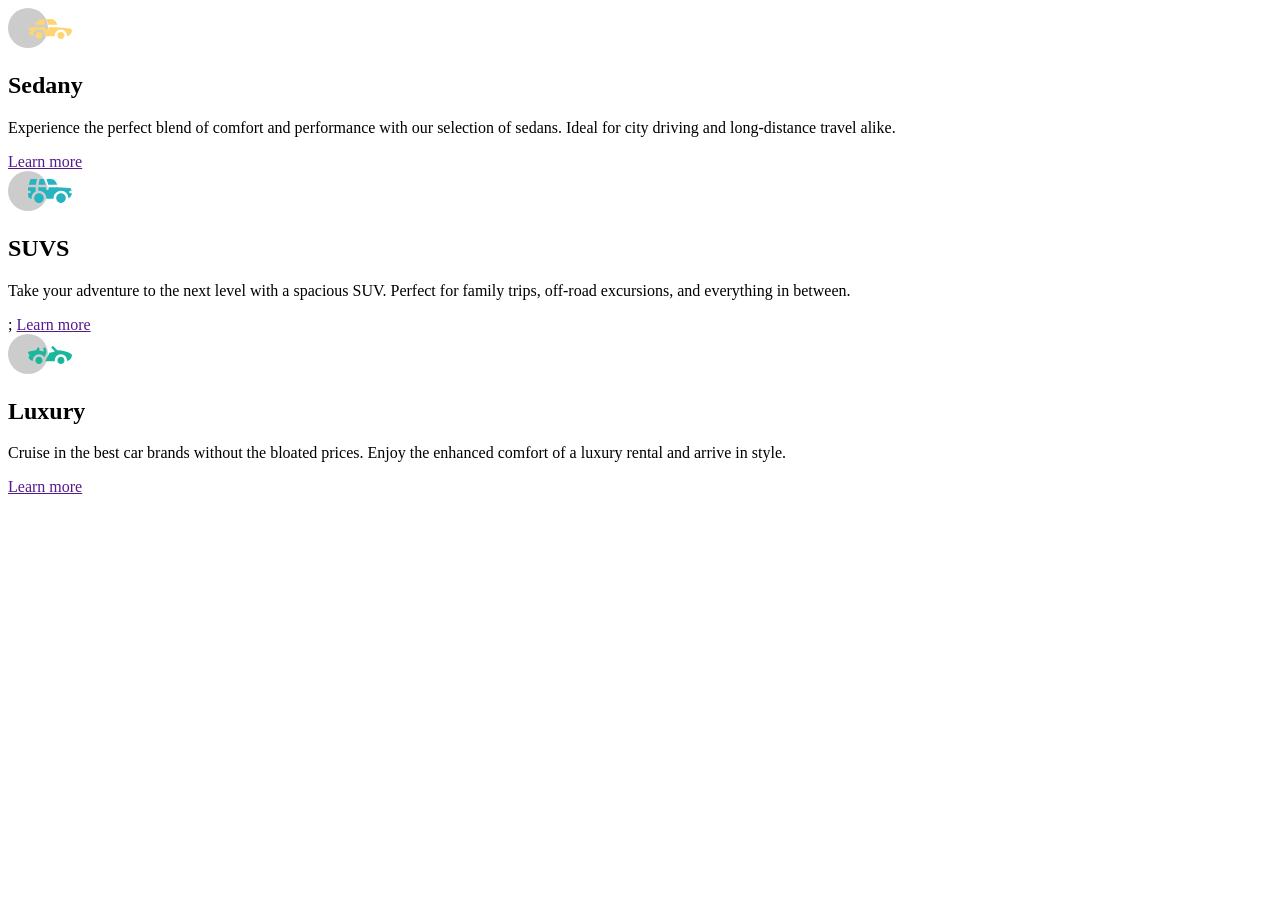
==== trojstlcovy_layout/trojstlcovy_layout/index.html @ 596887ca "ano" ====
<!DOCTYPE html>
<html>
<head>
  <meta charset="UTF-8">
  <meta name="viewport" content="width=device-width, initial-scale=1.0">  
  <title>Priezvisko</title>
  <link rel="stylesheet" href="assets/css/stav.css">
</head>
<body>

<section class="Sedany">
  <img src="assets/images/icon-sedans.svg" alt="">
  <h2>Sedany</h2>

  <p>
    Experience the perfect blend of comfort and performance with our selection of sedans. Ideal for city driving and long-distance travel alike.
  </p>

<a href="">Learn more</a>
</section>

<section class="SUVS">
  <img src="assets/images/icon-suvs.svg" alt="">
  <h2>SUVS</h2>

  <p>
    Take your adventure to the next level with a spacious SUV. Perfect for family trips, off-road excursions, and everything in between.
  </p>;

  <a href="">Learn more</a>
</section>

<section class="Luxury">
  <img src="assets/images/icon-luxury.svg" alt="">
  <h2>Luxury</h2>

  <p>
    Cruise in the best car brands without the bloated prices. Enjoy the enhanced comfort of a luxury rental and arrive in style.
  </p>

  <a href="">Learn more</a>
</section>

</body>
</html>
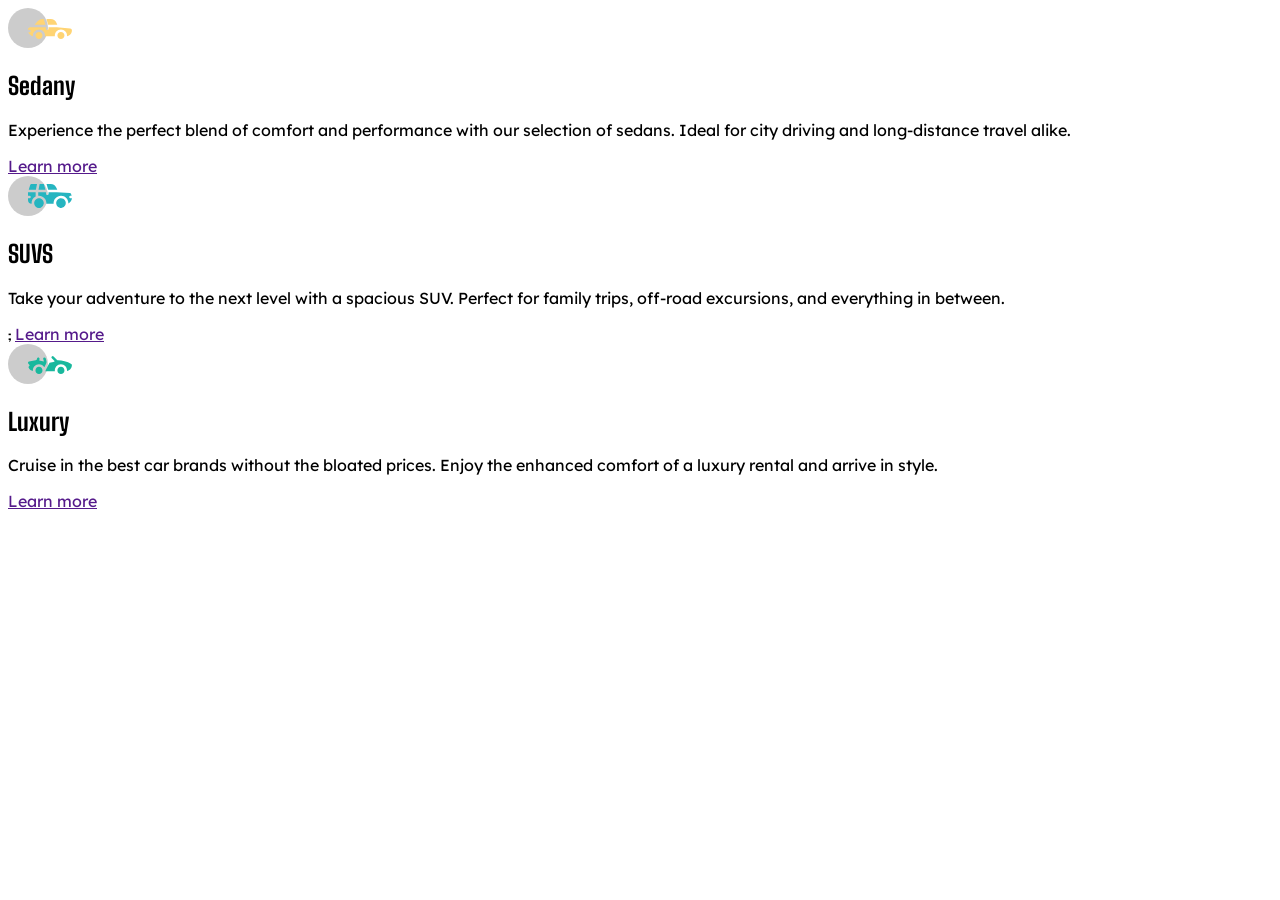
==== commit 3ab3cb86: "clasy skoro" ====
--- a/trojstlcovy_layout/trojstlcovy_layout/index.html
+++ b/trojstlcovy_layout/trojstlcovy_layout/index.html
@@ -5,6 +5,12 @@
   <meta name="viewport" content="width=device-width, initial-scale=1.0">  
   <title>Priezvisko</title>
   <link rel="stylesheet" href="assets/css/stav.css">
+  <style>
+    @import url('https://fonts.googleapis.com/css2?family=Big+Shoulders:opsz,wght@10..72,100..900&display=swap');
+  </style>
+  <style>
+    @import url('https://fonts.googleapis.com/css2?family=Big+Shoulders:opsz,wght@10..72,100..900&family=Lexend+Deca:wght@100..900&display=swap');
+  </style>
 </head>
 <body>
 
--- a/trojstlcovy_layout/trojstlcovy_layout/assets/css/stav.css
+++ b/trojstlcovy_layout/trojstlcovy_layout/assets/css/stav.css
@@ -0,0 +1,28 @@
+:root{
+    --oranzova:oklch(70.82% 0.1512 61.38)
+    --tmava-cyan:oklch(47.37% 0.0807 203.41)
+    --svetla-cyan:oklch(34.38% 0.0589 192.89)
+
+    --transparentna-biela:hsla(0, 0%, 100%, 0.75)
+    --svetloseda:hsl(0, 0%, 95%)
+}
+
+body{
+    font-family: 'Big Shoulders', sans-serif;
+}
+
+p, a{
+    font-family: 'Lexend Deca', sans-serif;
+}
+
+.Sedany{
+
+}
+
+.SUVS{
+
+}
+
+.Luxury{
+    
+}
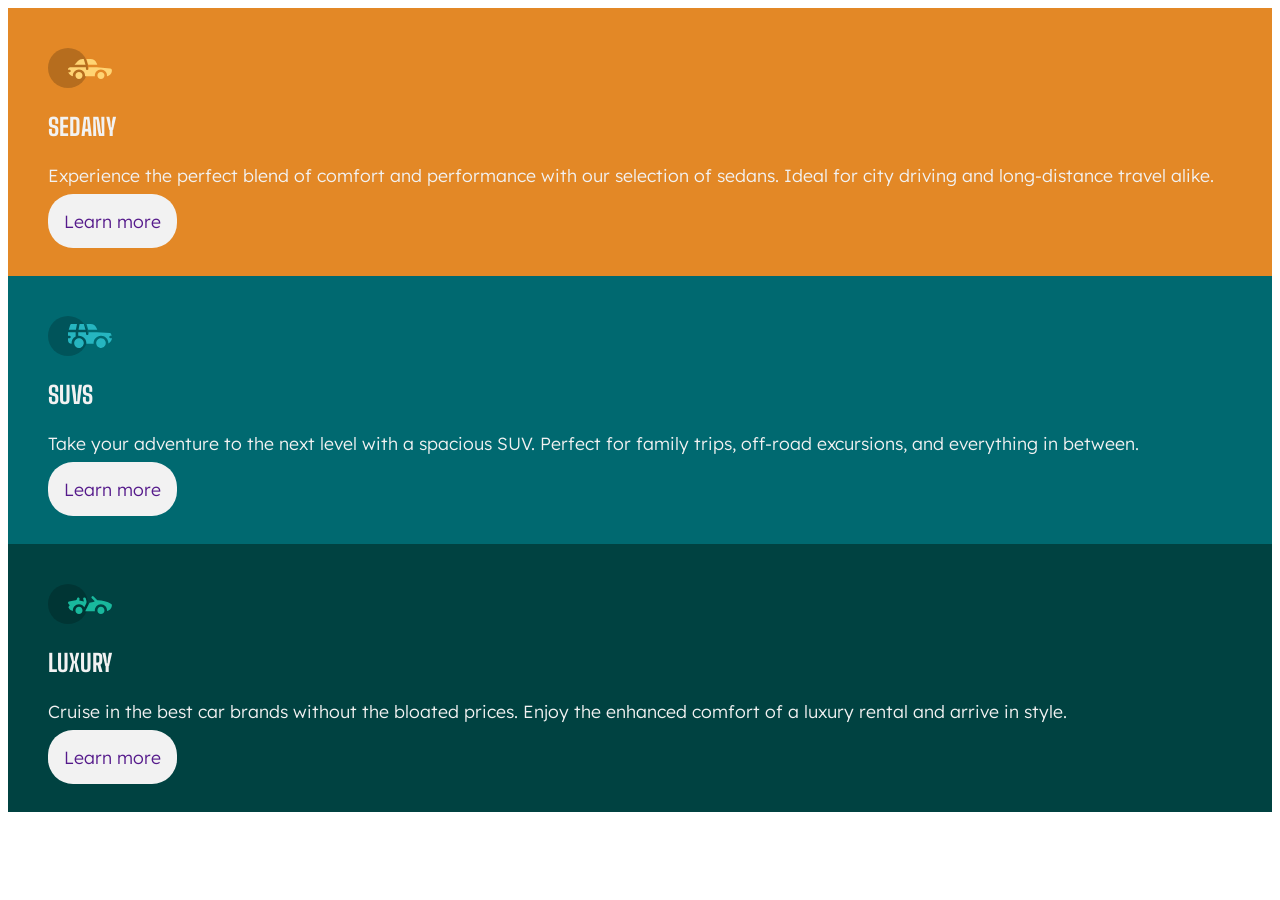
==== commit 0d38cce0: "update" ====
--- a/trojstlcovy_layout/trojstlcovy_layout/index.html
+++ b/trojstlcovy_layout/trojstlcovy_layout/index.html
@@ -31,7 +31,7 @@
 
   <p>
     Take your adventure to the next level with a spacious SUV. Perfect for family trips, off-road excursions, and everything in between.
-  </p>;
+  </p>
 
   <a href="">Learn more</a>
 </section>
--- a/trojstlcovy_layout/trojstlcovy_layout/assets/css/stav.css
+++ b/trojstlcovy_layout/trojstlcovy_layout/assets/css/stav.css
@@ -1,28 +1,52 @@
 :root{
-    --oranzova:oklch(70.82% 0.1512 61.38)
-    --tmava-cyan:oklch(47.37% 0.0807 203.41)
-    --svetla-cyan:oklch(34.38% 0.0589 192.89)
+    --oranzova:oklch(70.82% 0.1512 61.38);
+    --svetla-cyan:oklch(47.37% 0.0807 203.41);
+    --tmava-cyan:oklch(34.38% 0.0589 192.89);
 
-    --transparentna-biela:hsla(0, 0%, 100%, 0.75)
-    --svetloseda:hsl(0, 0%, 95%)
+    --transparentna-biela:hsla(0, 0%, 100%, 1,85);
+    --svetloseda:hsl(0, 0%, 95%);
 }
 
 body{
-    font-family: 'Big Shoulders', sans-serif;
+    color: var(--svetloseda);
+}
+
+h2{
+    font-family: 'Big Shoulders', sans-serif;ň
+    font-size: 3rem;
+    text-transform: uppercase;
 }
 
 p, a{
     font-family: 'Lexend Deca', sans-serif;
+    font-size: 1.1rem;
+    font-weight: 300;
+    line-height: 1.8rem;
+}
+
+section{
+    padding: 2.5rem;
 }
 
 .Sedany{
+background-color: var(--oranzova);
 
 }
 
 .SUVS{
-
+background-color:var(--svetla-cyan) ;
 }
 
 .Luxury{
+background-color: var(--tmava-cyan);
+}
+
+a{
+    padding: 1rem;
+    background-color: var(--svetloseda);
+    text-decoration: none;
     
-}+    border-radius: 25px;
+    cursor: pointer;
+
+}
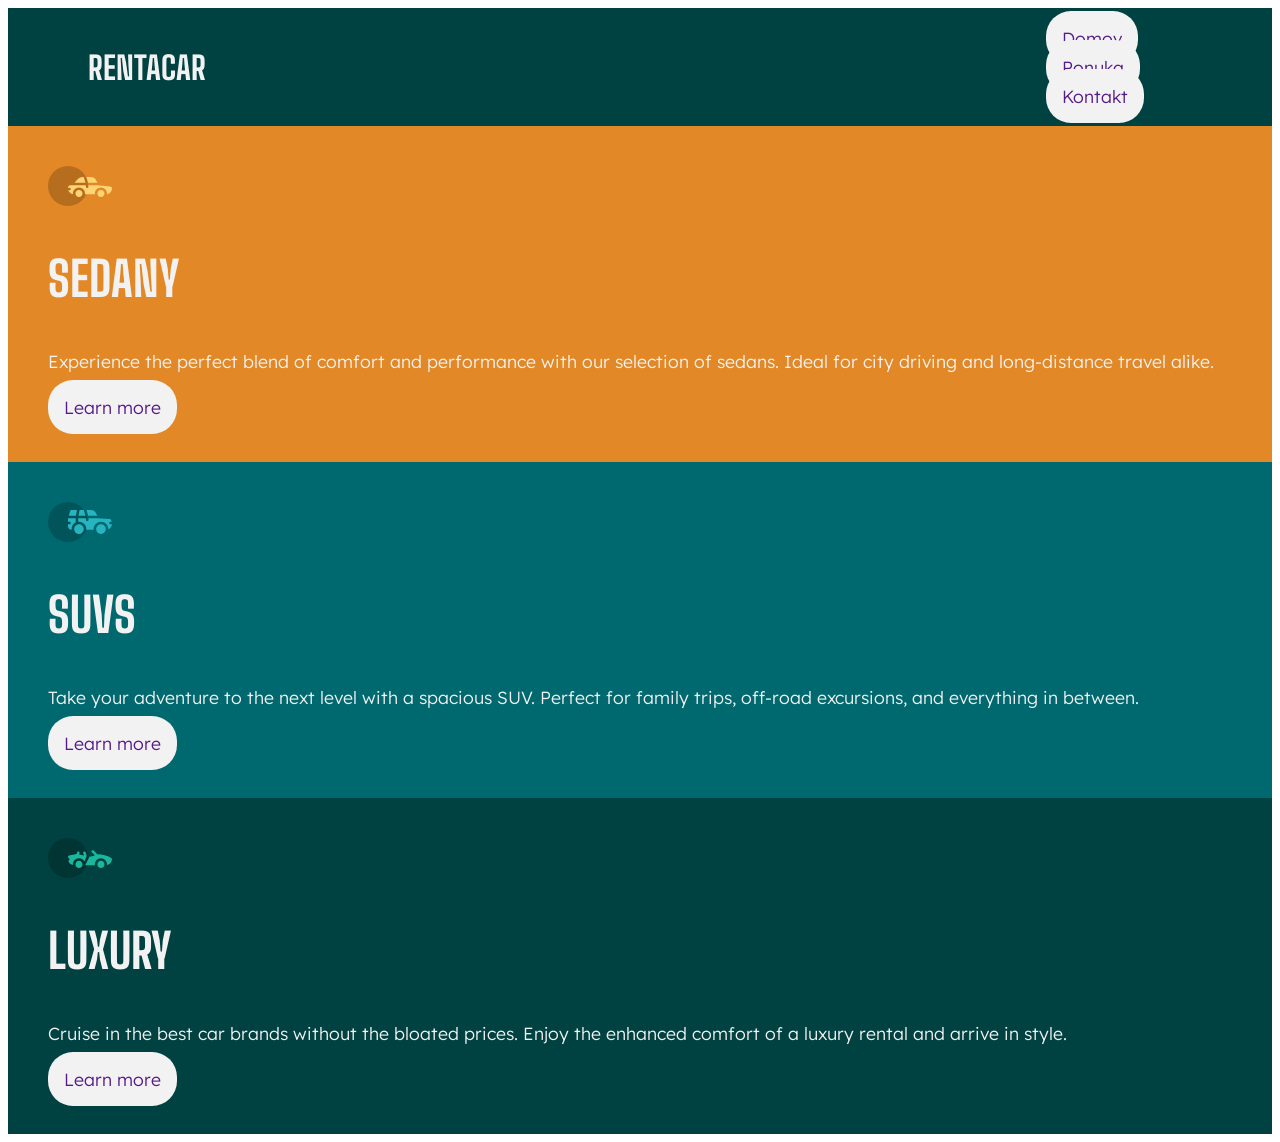
==== commit 49a2afab: "posun" ====
--- a/trojstlcovy_layout/trojstlcovy_layout/index.html
+++ b/trojstlcovy_layout/trojstlcovy_layout/index.html
@@ -12,7 +12,21 @@
     @import url('https://fonts.googleapis.com/css2?family=Big+Shoulders:opsz,wght@10..72,100..900&family=Lexend+Deca:wght@100..900&display=swap');
   </style>
 </head>
+
 <body>
+
+<header>
+  <h1>RENTACAR</h1>
+
+  <nav class="Zoznam">
+    <ul>
+      <a href="">Domov</a>
+      <a href="">Ponuka</a>
+      <a href="">Kontakt</a>
+    </ul>
+  </nav> 
+
+</header>
 
 <section class="Sedany">
   <img src="assets/images/icon-sedans.svg" alt="">
--- a/trojstlcovy_layout/trojstlcovy_layout/assets/css/stav.css
+++ b/trojstlcovy_layout/trojstlcovy_layout/assets/css/stav.css
@@ -11,10 +11,34 @@
     color: var(--svetloseda);
 }
 
+header{
+    background-color: var(--tmava-cyan);
+    display: flex;
+    align-items: center;
+}
+
+.Zoznam ul {
+    text-decoration: none;
+    color: var(--svetloseda);
+    margin-left: 50rem;
+    padding-right: 5rem;
+    gap: 36px;
+}
+
+
+
+
+
+
 h2{
-    font-family: 'Big Shoulders', sans-serif;ň
+    font-family: 'Big Shoulders', sans-serif;
     font-size: 3rem;
     text-transform: uppercase;
+}
+
+h1{
+    padding-left: 5rem;
+    font-family: 'Big Shoulders', sans-serif;
 }
 
 p, a{
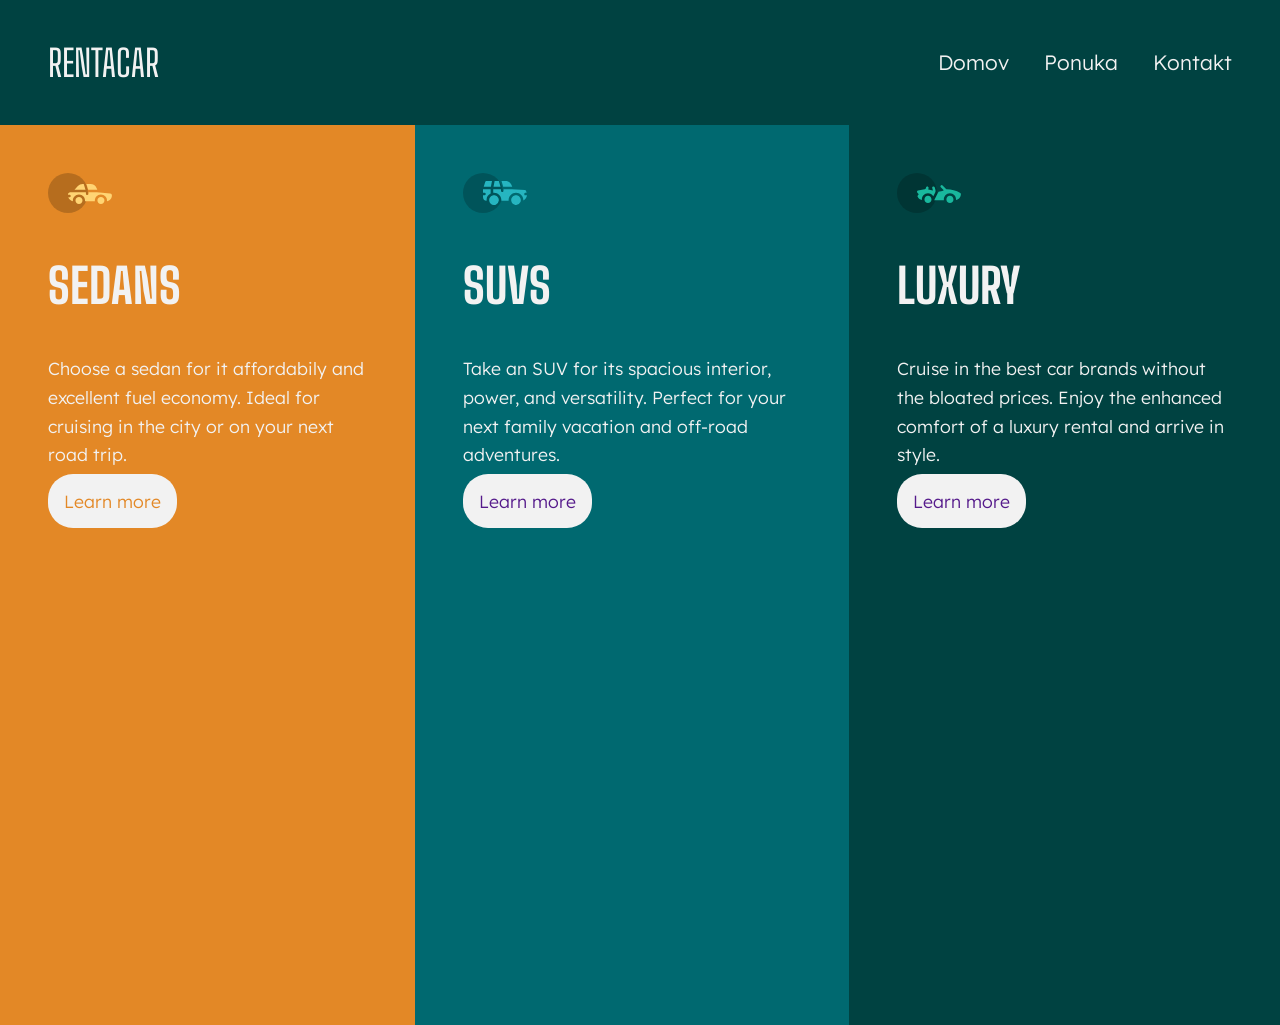
==== commit fde14cd7: "koniec" ====
--- a/trojstlcovy_layout/trojstlcovy_layout/index.html
+++ b/trojstlcovy_layout/trojstlcovy_layout/index.html
@@ -2,64 +2,63 @@
 <html>
 <head>
   <meta charset="UTF-8">
-  <meta name="viewport" content="width=device-width, initial-scale=1.0">  
-  <title>Priezvisko</title>
-  <link rel="stylesheet" href="assets/css/stav.css">
-  <style>
-    @import url('https://fonts.googleapis.com/css2?family=Big+Shoulders:opsz,wght@10..72,100..900&display=swap');
-  </style>
-  <style>
-    @import url('https://fonts.googleapis.com/css2?family=Big+Shoulders:opsz,wght@10..72,100..900&family=Lexend+Deca:wght@100..900&display=swap');
-  </style>
+  <meta name="viewport" content="width=device-width, initial-scale=1.0">
+  <link rel="stylesheet" href="assets/css/normalize.css">  
+  <link rel="stylesheet" href="assets/css/style.css">
+  <title>Martinec</title>
 </head>
+
 
 <body>
 
-<header>
-  <h1>RENTACAR</h1>
+ <header>
+   <h1 class="logo">RENTACAR</h1>
+    <nav>
+        <a href="#Domov">Domov</a>
+        <a href="#Ponuka">Ponuka</a>
+        <a href="#Kontakt">Kontakt</a>
+    </nav>
+</header>
+  
+  <main>
+    
+    
+    
+    <section class="sedans">
 
-  <nav class="Zoznam">
-    <ul>
-      <a href="">Domov</a>
-      <a href="">Ponuka</a>
-      <a href="">Kontakt</a>
-    </ul>
-  </nav> 
+    <img src="assets/images/icon-sedans.svg" alt="sedans">
+    <h2>Sedans</h2> 
+    <p>
+      Choose a sedan for it affordabily and excellent fuel economy. Ideal for cruising in the city or on your next road trip.
+    </p>
+    
+    <a href="">Learn more</a>
+  </section>
 
-</header>
+  <section class="suv">
+    
+    <img src="assets/images/icon-suvs.svg" alt="SUV">
+    <h2>SUVS</h2>
+    
+    <p>
+      Take an SUV for its spacious interior, power, and versatility. Perfect for your next family vacation and off-road adventures.
+    </p>
+    
+    <a href="">Learn more</a>
+  </section>
 
-<section class="Sedany">
-  <img src="assets/images/icon-sedans.svg" alt="">
-  <h2>Sedany</h2>
 
-  <p>
-    Experience the perfect blend of comfort and performance with our selection of sedans. Ideal for city driving and long-distance travel alike.
-  </p>
+  <section class="luxury">
 
-<a href="">Learn more</a>
-</section>
-
-<section class="SUVS">
-  <img src="assets/images/icon-suvs.svg" alt="">
-  <h2>SUVS</h2>
-
-  <p>
-    Take your adventure to the next level with a spacious SUV. Perfect for family trips, off-road excursions, and everything in between.
-  </p>
-
-  <a href="">Learn more</a>
-</section>
-
-<section class="Luxury">
-  <img src="assets/images/icon-luxury.svg" alt="">
-  <h2>Luxury</h2>
-
-  <p>
-    Cruise in the best car brands without the bloated prices. Enjoy the enhanced comfort of a luxury rental and arrive in style.
-  </p>
-
-  <a href="">Learn more</a>
-</section>
-
+    <img src="assets/images/icon-luxury.svg" alt="Luxury">
+    <h2>Luxury</h2>
+    <p>
+      Cruise in the best car brands without the bloated prices. Enjoy the enhanced comfort of a luxury rental and arrive in style.
+    </p>
+    
+    <a href="">Learn more</a>
+  </section>
+  
+  </main>
 </body>
 </html>
--- a/trojstlcovy_layout/trojstlcovy_layout/assets/css/style.css
+++ b/trojstlcovy_layout/trojstlcovy_layout/assets/css/style.css
@@ -0,0 +1,121 @@
+@import url('https://fonts.googleapis.com/css2?family=Big+Shoulders:opsz,wght@10..72,100..900&family=Lexend+Deca:wght@100..900&display=swap');
+
+:root{
+  --oranzova: oklch(70.82% 0.1512 61.38);
+  --svetla-cyan: oklch(47.37% 0.0807 203.41);
+  --tmava-cyan:  oklch(34.38% 0.0589 192.89);
+
+  --transparentna-biela:hsla(0, 0%, 100%, 0.75);
+  --svetloseda: hsl(0, 0%, 95%);
+}
+
+body{
+  color: var(--svetloseda);
+}
+
+h2{
+  font-family: "Big Shoulders", sans-serif;
+  font-size: 3rem;
+  text-transform: uppercase;
+}
+
+p,a{
+  font-family: "Lexend Deca", sans-serif;
+  font-size: 1.1rem;
+  font-weight: 300;
+  line-height: 1.8rem;
+}
+
+a{
+  padding: 1rem ;
+  background-color: var(--svetloseda);
+  text-decoration: none;
+  border-radius: 25px;
+  margin: 4rem 0;
+}
+
+.sedans{
+  background-color: var(--oranzova);
+}
+
+.suv{
+  background-color: var(--svetla-cyan);
+}
+
+.luxury{
+  background-color: var(--tmava-cyan);
+}
+
+.sedans a{ 
+  color: var(--oranzova);
+}
+
+a:hover{
+  color: var(--svetloseda);
+  border: 2px solid var(--transparentna-biela);
+
+}
+
+.sedans a:hover{ 
+  background-color: var(--oranzova);
+}
+
+.suv a:hover{
+  background-color: var(--svetla-cyan);
+}
+
+.luxury a:hover{
+  background-color: var(--tmava-cyan);
+}
+
+section{
+  padding: 3rem;
+}
+
+@media(min-width: 768px){
+
+    main{
+        display: flex;
+        height: 100vh;
+    }
+}
+
+body {
+    margin: 0;
+}
+
+header {
+    display: flex;
+    padding: 1rem 3rem;
+    background-color: var(--tmava-cyan);
+      font-family: "Big Shoulders", sans-serif;
+    font-weight: 350;
+}
+    
+header a {
+    color: var(--svetloseda);
+    background-color: transparent;
+    border-radius: 0;
+    padding: 0;
+    margin: 0;
+}
+
+.logo{
+    font-family: "Big Shoulders", sans-serif;
+    font-size: 2.3rem;
+    font-weight: 400;
+}
+
+header nav {
+    margin: auto 0 auto auto;
+}
+
+header nav a {
+    font-size: 1.3rem;
+    margin: 0 0 0 2rem;
+}
+
+header a:hover {
+    color: var(--oranzova);
+    border: 0;
+}
